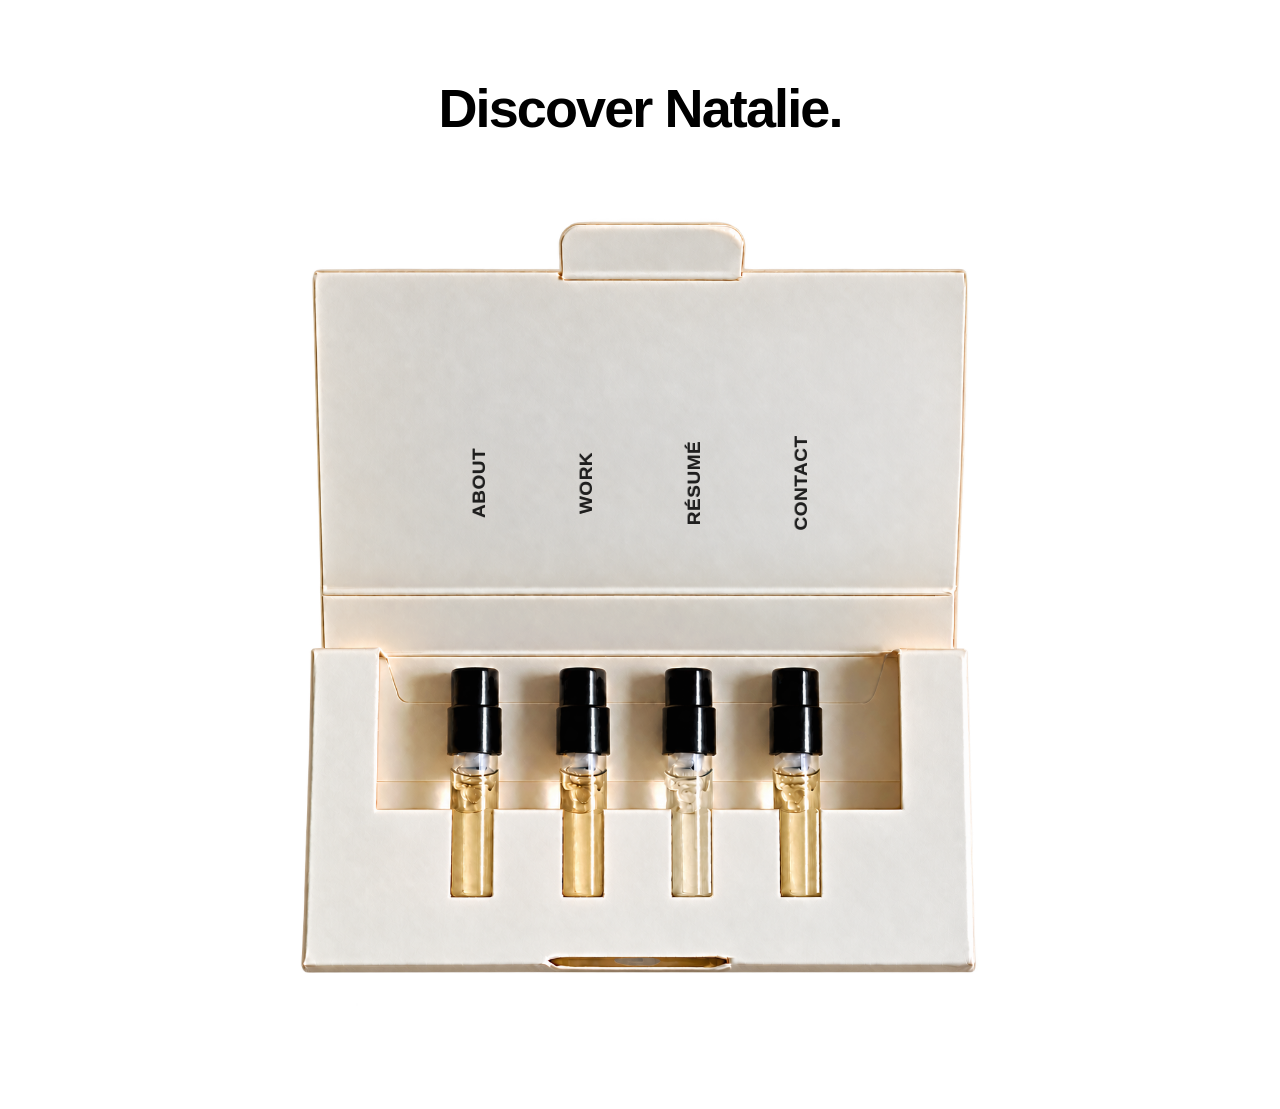
==== index.html @ 5adbf454 "Publish website" ====
<!doctype html>
<html lang="en">
  <head>
    <meta charset="utf-8">
    <meta name="viewport" content="width=device-width, initial-scale=1">
    <meta name="description" content="Natalie's personal portfolio—discover her work, resume, and ways to connect.">
    <title>Discover Natalie | Personal Portfolio</title>
    <link rel="icon" href="images/favicon.svg" type="image/svg+xml">
    <link rel="stylesheet" href="styles.css">
  </head>
  <body>
    <main class="home">
      <h1>Discover Natalie.</h1>

      <figure class="discovery-set">
        <img
          src="images/jomalone-four-vials-v4.png"
          alt="An open cream discovery set containing four colorful fragrance vials"
          width="1121"
          height="1403"
        >

        <nav class="discovery-nav" aria-label="Portfolio navigation">
          <a class="discovery-link discovery-link--about" href="about.html" aria-label="About Me">About</a>
          <a class="discovery-link discovery-link--portfolio" href="portfolio.html" aria-label="Portfolio">Work</a>
          <a class="discovery-link discovery-link--resume" href="resume.html">Résumé</a>
          <a class="discovery-link discovery-link--contact" href="contact.html">Contact</a>
        </nav>
      </figure>
    </main>
  </body>
</html>
---- styles.css ----
:root {
  --page-gutter: 24px;
  --heading-top: 80px;
  --heading-image-gap: 40px;
  --image-width: 700px;
}

*,
*::before,
*::after {
  box-sizing: border-box;
}

html {
  background: #fff;
  color: #000;
  font-family: Helvetica, Arial, sans-serif;
}

body {
  min-width: 0;
  margin: 0;
  overflow-x: hidden;
  background: #fff;
}

a {
  color: inherit;
}

.home {
  width: 100%;
  min-height: 100vh;
  padding: var(--heading-top) var(--page-gutter) 56px;
  text-align: center;
}

.home h1 {
  margin: 0;
  font-size: clamp(36px, 5.45vw, 54px);
  font-weight: 800;
  line-height: 1.05;
  letter-spacing: -0.035em;
}

.discovery-set {
  position: relative;
  width: min(100%, var(--image-width));
  margin: var(--heading-image-gap) auto 0;
}

.discovery-set img {
  display: block;
  width: 100%;
  height: auto;
}

.discovery-nav {
  position: absolute;
  inset: 0;
}

.discovery-link {
  position: absolute;
  top: 35%;
  display: inline-flex;
  align-items: center;
  justify-content: center;
  padding: 8px 5px;
  color: #000;
  font-family: "Arial Narrow", "Helvetica Neue", Helvetica, Arial, sans-serif;
  font-size: clamp(12px, 1.7vw, 17px);
  font-stretch: condensed;
  font-weight: 600;
  line-height: 1;
  letter-spacing: 0.025em;
  mix-blend-mode: multiply;
  opacity: 0.86;
  text-shadow:
    0 -0.5px 0 rgba(0, 0, 0, 0.42),
    0 0.8px 0 rgba(255, 255, 255, 0.72);
  text-decoration: none;
  text-transform: uppercase;
  white-space: nowrap;
  transform: translate(-50%, -50%) rotate(-90deg) scaleX(1.12);
  transform-origin: center;
  transition: color 120ms ease, opacity 120ms ease, text-shadow 120ms ease;
}

.discovery-link::after {
  content: none;
}

.discovery-link:hover,
.discovery-link:focus-visible,
.discovery-link:active {
  color: #d71936;
  opacity: 1;
  text-shadow:
    0 -0.5px 0 rgba(132, 0, 20, 0.4),
    0 0.8px 0 rgba(255, 255, 255, 0.68);
}

.discovery-link:focus-visible {
  border-radius: 2px;
  outline: 1px dotted #d71936;
  outline-offset: 4px;
}

/* Each left value aligns one label with a fragrance vial. */
.discovery-link--about {
  left: 27%;
}

.discovery-link--portfolio {
  left: 42.3%;
}

.discovery-link--resume {
  left: 57.7%;
}

.discovery-link--contact {
  left: 73%;
}

.simple-page {
  display: grid;
  min-height: 100vh;
  place-items: center;
  padding: 48px 24px;
}

.simple-page__content {
  width: min(100%, 680px);
  text-align: center;
}

.simple-page h1 {
  margin: 0 0 24px;
  font-size: clamp(40px, 6vw, 64px);
  font-weight: 800;
  letter-spacing: -0.035em;
}

.simple-page p {
  margin: 0 auto 32px;
  font-size: 18px;
  line-height: 1.6;
}

.back-link {
  display: inline-block;
  padding: 5px 0;
  font-weight: 700;
  text-underline-offset: 4px;
}

.back-link:hover {
  opacity: 0.65;
}

.back-link:focus-visible {
  outline: 2px solid #000;
  outline-offset: 4px;
}

@media (max-width: 700px) {
  :root {
    --page-gutter: 12px;
    --heading-top: 42px;
    --heading-image-gap: 36px;
  }

  .home {
    padding-bottom: 32px;
  }

  .discovery-set {
    width: min(96vw, var(--image-width));
  }

  .discovery-link {
    padding: 6px 4px;
  }
}

@media (max-width: 420px) {
  :root {
    --heading-top: 32px;
    --heading-image-gap: 28px;
  }

  .home h1 {
    font-size: 34px;
  }

  .discovery-link {
    font-size: 11px;
    padding: 5px 3px;
  }
}

@media (prefers-reduced-motion: reduce) {
  *,
  *::before,
  *::after {
    scroll-behavior: auto !important;
    transition-duration: 0.01ms !important;
    animation-duration: 0.01ms !important;
    animation-iteration-count: 1 !important;
  }
}
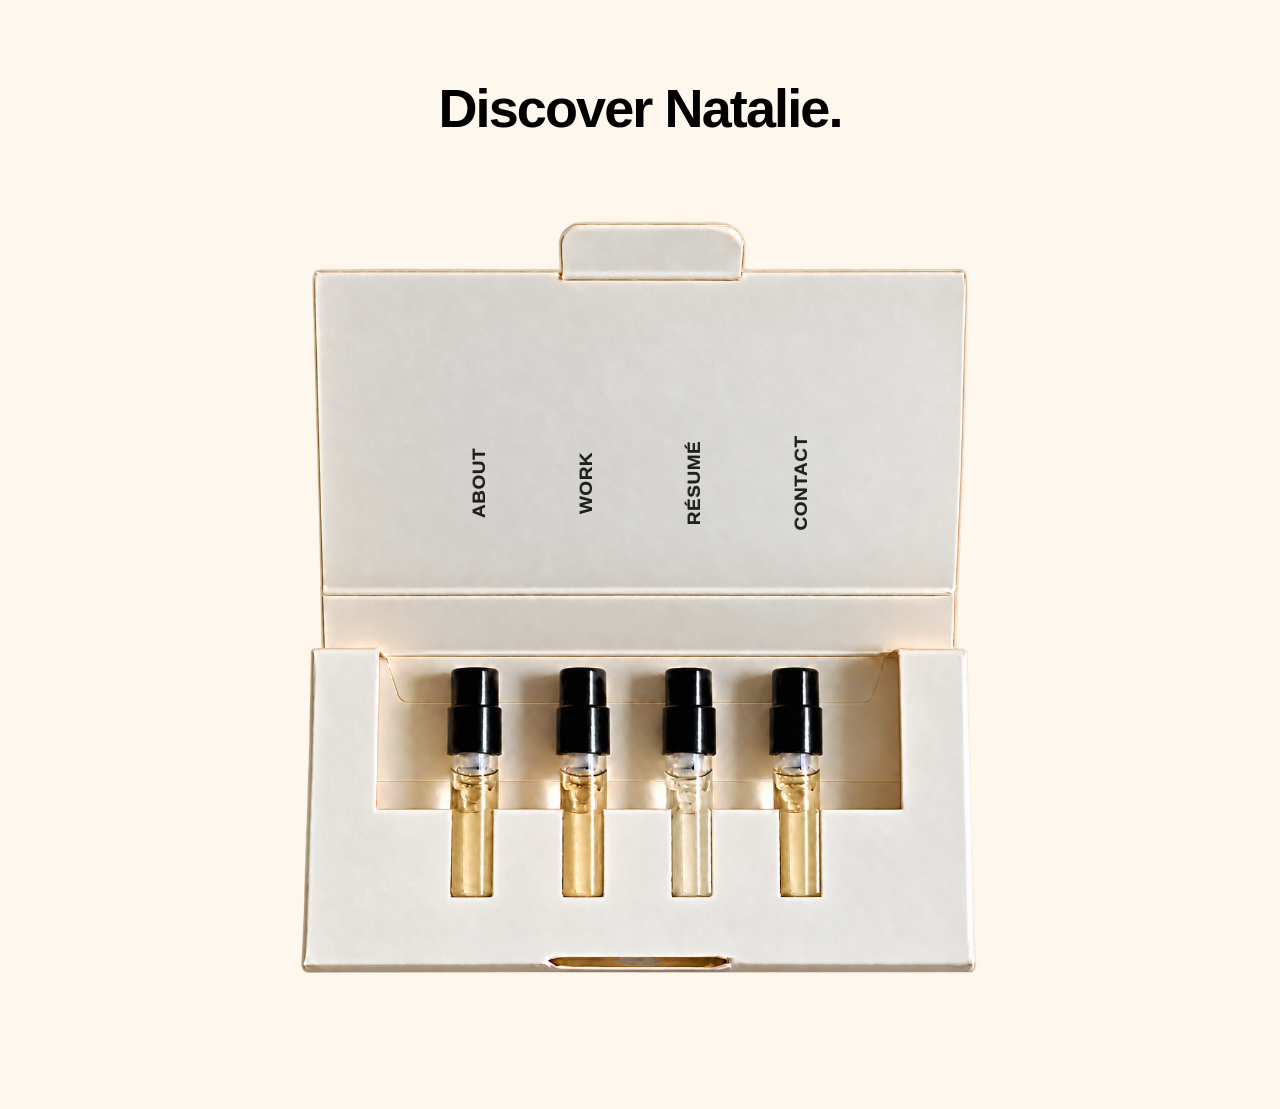
==== commit 63a595b0: "Update website layout" ====
--- a/index.html
+++ b/index.html
@@ -21,12 +21,48 @@
         >
 
         <nav class="discovery-nav" aria-label="Portfolio navigation">
-          <a class="discovery-link discovery-link--about" href="about.html" aria-label="About Me">About</a>
-          <a class="discovery-link discovery-link--portfolio" href="portfolio.html" aria-label="Portfolio">Work</a>
-          <a class="discovery-link discovery-link--resume" href="resume.html">Résumé</a>
-          <a class="discovery-link discovery-link--contact" href="contact.html">Contact</a>
+          <a class="discovery-link discovery-link--about" data-vial="1" href="about.html" aria-label="About Me">About</a>
+          <a class="discovery-link discovery-link--portfolio" data-vial="2" href="portfolio.html" aria-label="Portfolio">Work</a>
+          <a class="discovery-link discovery-link--resume" data-vial="3" href="resume.html">Résumé</a>
+          <a class="discovery-link discovery-link--contact" data-vial="4" href="contact.html">Contact</a>
+
+          <a class="vial-link vial-link--about" data-vial="1" href="about.html" aria-label="About Me fragrance vial"></a>
+          <a class="vial-link vial-link--portfolio" data-vial="2" href="portfolio.html" aria-label="Portfolio fragrance vial"></a>
+          <a class="vial-link vial-link--resume" data-vial="3" href="resume.html" aria-label="Résumé fragrance vial"></a>
+          <a class="vial-link vial-link--contact" data-vial="4" href="contact.html" aria-label="Contact fragrance vial"></a>
         </nav>
       </figure>
     </main>
+
+    <script>
+      const numberedLinks = document.querySelectorAll("[data-vial]");
+      const reducedMotion = window.matchMedia("(prefers-reduced-motion: reduce)");
+
+      numberedLinks.forEach((link) => {
+        link.addEventListener("click", (event) => {
+          if (
+            event.button !== 0 ||
+            event.metaKey ||
+            event.ctrlKey ||
+            event.shiftKey ||
+            event.altKey ||
+            reducedMotion.matches
+          ) {
+            return;
+          }
+
+          event.preventDefault();
+
+          const vial = document.querySelector(
+            `.vial-link[data-vial="${link.dataset.vial}"]`
+          );
+          vial.classList.add("is-selected");
+
+          window.setTimeout(() => {
+            window.location.assign(link.href);
+          }, 360);
+        });
+      });
+    </script>
   </body>
 </html>
--- a/styles.css
+++ b/styles.css
@@ -1,4 +1,5 @@
 :root {
+  --page-background: #fdf7ed;
   --page-gutter: 24px;
   --heading-top: 80px;
   --heading-image-gap: 40px;
@@ -12,7 +13,7 @@
 }
 
 html {
-  background: #fff;
+  background: var(--page-background);
   color: #000;
   font-family: Helvetica, Arial, sans-serif;
 }
@@ -21,7 +22,7 @@
   min-width: 0;
   margin: 0;
   overflow-x: hidden;
-  background: #fff;
+  background: var(--page-background);
 }
 
 a {
@@ -62,6 +63,7 @@
 
 .discovery-link {
   position: absolute;
+  z-index: 2;
   top: 35%;
   display: inline-flex;
   align-items: center;
@@ -93,7 +95,19 @@
 
 .discovery-link:hover,
 .discovery-link:focus-visible,
-.discovery-link:active {
+.discovery-link:active,
+.discovery-nav:has(.vial-link--about:hover) .discovery-link--about,
+.discovery-nav:has(.vial-link--about:focus-visible) .discovery-link--about,
+.discovery-nav:has(.vial-link--about.is-selected) .discovery-link--about,
+.discovery-nav:has(.vial-link--portfolio:hover) .discovery-link--portfolio,
+.discovery-nav:has(.vial-link--portfolio:focus-visible) .discovery-link--portfolio,
+.discovery-nav:has(.vial-link--portfolio.is-selected) .discovery-link--portfolio,
+.discovery-nav:has(.vial-link--resume:hover) .discovery-link--resume,
+.discovery-nav:has(.vial-link--resume:focus-visible) .discovery-link--resume,
+.discovery-nav:has(.vial-link--resume.is-selected) .discovery-link--resume,
+.discovery-nav:has(.vial-link--contact:hover) .discovery-link--contact,
+.discovery-nav:has(.vial-link--contact:focus-visible) .discovery-link--contact,
+.discovery-nav:has(.vial-link--contact.is-selected) .discovery-link--contact {
   color: #d71936;
   opacity: 1;
   text-shadow:
@@ -107,7 +121,7 @@
   outline-offset: 4px;
 }
 
-/* Each left value aligns one label with a fragrance vial. */
+/* Each label is centered over its fragrance vial. */
 .discovery-link--about {
   left: 27%;
 }
@@ -122,6 +136,107 @@
 
 .discovery-link--contact {
   left: 73%;
+}
+
+.vial-link {
+  position: absolute;
+  z-index: 1;
+  top: 55.95%;
+  height: 26.45%;
+  color: #000;
+  text-decoration: none;
+  transform: translateX(-50%);
+}
+
+.vial-link--about {
+  left: 26.36%;
+  width: 7.76%;
+}
+
+.vial-link--portfolio {
+  left: 41.7%;
+  width: 7.4%;
+}
+
+.vial-link--resume {
+  left: 56.82%;
+  width: 7.67%;
+}
+
+.vial-link--contact {
+  left: 72.21%;
+  width: 7.58%;
+}
+
+.vial-link::before,
+.vial-link::after {
+  position: absolute;
+  z-index: 0;
+  background: rgba(248, 232, 205, 0.22);
+  content: "";
+  opacity: 0;
+  transition: opacity 160ms ease;
+}
+
+/* Separate fitted pieces keep the overlay off the surrounding paper. */
+.vial-link::before {
+  top: -1%;
+  left: -1.5%;
+  width: 103%;
+  height: 41%;
+  clip-path: polygon(
+    12% 0,
+    88% 0,
+    93% 4%,
+    93% 44%,
+    99% 48%,
+    100% 52%,
+    100% 94%,
+    94% 100%,
+    6% 100%,
+    0 94%,
+    0 52%,
+    1% 48%,
+    7% 44%,
+    7% 4%
+  );
+}
+
+.vial-link::after {
+  top: 38%;
+  left: 10%;
+  width: 80%;
+  height: 62%;
+  clip-path: polygon(6% 0, 94% 0, 94% 7%, 100% 13%, 90% 100%, 10% 100%, 0 13%, 6% 7%);
+}
+
+.vial-link:hover::before,
+.vial-link:hover::after,
+.vial-link:focus-visible::before,
+.vial-link:focus-visible::after,
+.vial-link.is-selected::before,
+.vial-link.is-selected::after,
+.discovery-nav:has(.discovery-link--about:hover) .vial-link--about::before,
+.discovery-nav:has(.discovery-link--about:hover) .vial-link--about::after,
+.discovery-nav:has(.discovery-link--about:focus-visible) .vial-link--about::before,
+.discovery-nav:has(.discovery-link--about:focus-visible) .vial-link--about::after,
+.discovery-nav:has(.discovery-link--portfolio:hover) .vial-link--portfolio::before,
+.discovery-nav:has(.discovery-link--portfolio:hover) .vial-link--portfolio::after,
+.discovery-nav:has(.discovery-link--portfolio:focus-visible) .vial-link--portfolio::before,
+.discovery-nav:has(.discovery-link--portfolio:focus-visible) .vial-link--portfolio::after,
+.discovery-nav:has(.discovery-link--resume:hover) .vial-link--resume::before,
+.discovery-nav:has(.discovery-link--resume:hover) .vial-link--resume::after,
+.discovery-nav:has(.discovery-link--resume:focus-visible) .vial-link--resume::before,
+.discovery-nav:has(.discovery-link--resume:focus-visible) .vial-link--resume::after,
+.discovery-nav:has(.discovery-link--contact:hover) .vial-link--contact::before,
+.discovery-nav:has(.discovery-link--contact:hover) .vial-link--contact::after,
+.discovery-nav:has(.discovery-link--contact:focus-visible) .vial-link--contact::before,
+.discovery-nav:has(.discovery-link--contact:focus-visible) .vial-link--contact::after {
+  opacity: 1;
+}
+
+.vial-link:focus-visible {
+  outline: none;
 }
 
 .simple-page {
